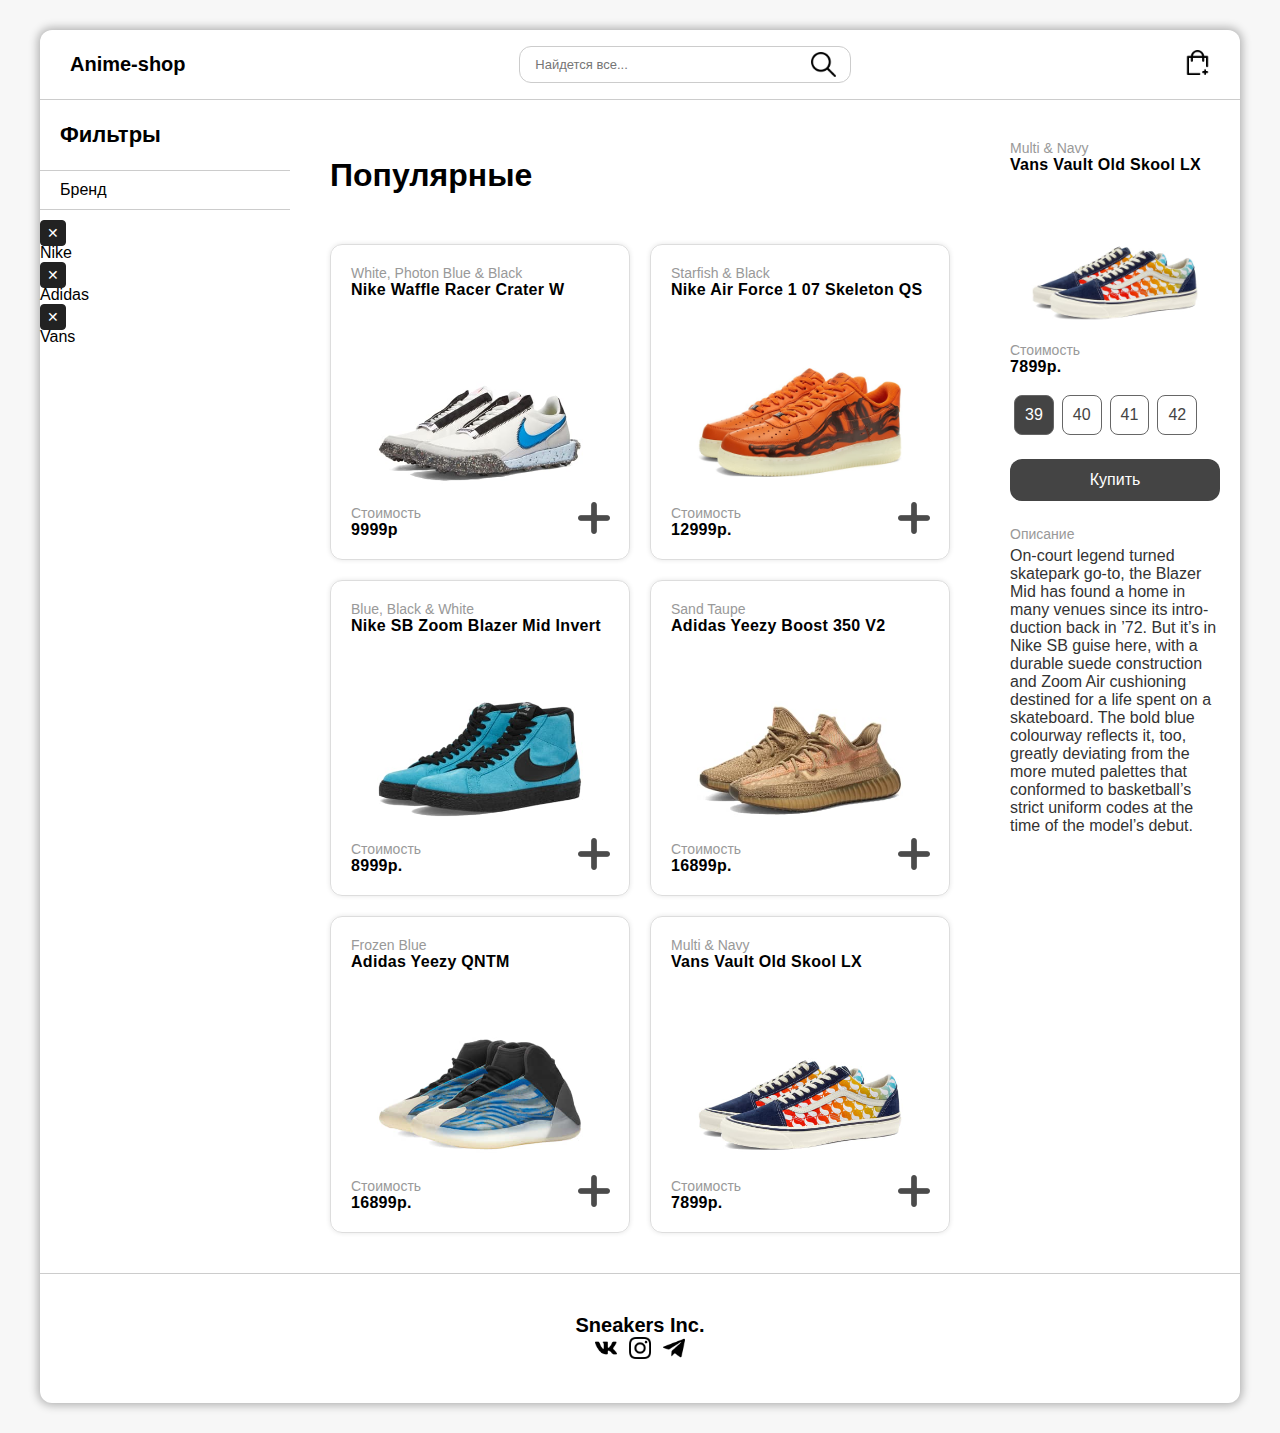
==== E-commerce/index.html @ dace91ee "Add files via upload" ====
<!DOCTYPE html>
<html lang="en">
<head>
	<meta charset="UTF-8">
	<meta name="viewport" content="width=device-width, initial-scale=1.0">
	<title>E-commerce project</title>
	<link rel="stylesheet" href="css/main.css">
	<link rel="stylesheet" href="css/checkbox.css">
	<link rel="preconnect" href="https://fonts.gstatic.com"> 
	<link href="https://fonts.googleapis.com/css2?family=Nunito:wght@300;400;700&display=swap" rel="stylesheet">
</head>
<body>
	<div class="body-wrapper">

		<header class="header">
			<div class="logo">Anime-shop</div>
			<div class="input-box">
				<input 
					type="text" 
					class="input" 
					placeholder="Найдется все..." 
				/>
				<div class="input-btn">
					<img src="img/loupe.png" alt="Поиск">
				</div>
			</div>
			<div class="cart">
				<img src="img/add-to-basket.png" alt="Корзина">
			</div>
		</header>

		<aside class="left-aside">
			<div class="aside-maintitle">Фильтры</div>
			<div class="aside-title">Бренд</div>
			<div class="aside-item">
				<input type="checkbox" id='nike' name="nike" class="checkbox">
				<label for="nike"></label>
				Nike
			</div>
			<div class="aside-item">
				<input type="checkbox" id='adidas' name="adidas" class="checkbox">
				<label for="adidas"></label>
				Adidas
			</div>
			<div class="aside-item">
				<input type="checkbox" id='vans' name="vans" class="checkbox">
				<label for="vans"></label>
				Vans
			</div>
		</aside>
		<main class="main">
			<h2 class="title">Популярные</h2>
			<div class="product-box">

				<div class="product">
					<div class="product-info">White, Photon Blue & Black</div>
					<div class="product-title">Nike Waffle Racer Crater W</div>
					<img src="img/nike1.jpg" alt="Nike Waffle Racer Crater W">
					<div class="product-info">Стоимость</div>
					<div class="product-price">9999р</div>

					<div class="input-btn add-btn">
						<img src="img/add.png" alt="Добавить в корзину">
					</div>
				</div>

				<div class="product">
					<div class="product-info">Starfish & Black</div>
					<div class="product-title">Nike Air Force 1 07 Skeleton QS</div>
					<img src="img/nike2.jpg" alt="Nike Air Force 1 07 Skeleton QS">
					<div class="product-info">Стоимость</div>
					<div class="product-price">12999р.</div>

					<div class="input-btn add-btn">
						<img src="img/add.png" alt="Добавить в корзину">
					</div>
				</div>

				<div class="product">
					<div class="product-info">Blue, Black & White</div>
					<div class="product-title">Nike SB Zoom Blazer Mid Invert</div>
					<img src="img/nike3.jpg" alt="Nike SB Zoom Blazer Mid Invert">
					<div class="product-info">Стоимость</div>
					<div class="product-price">8999р.</div>

					<div class="input-btn add-btn">
						<img src="img/add.png" alt="Добавить в корзину">
					</div>
				</div>

				<div class="product">
					<div class="product-info">Sand Taupe</div>
					<div class="product-title">Adidas Yeezy Boost 350 V2</div>
					<img src="img/adidas1.jpg" alt="Yeezy Boost 350 V2">
					<div class="product-info">Стоимость</div>
					<div class="product-price">16899р.</div>

					<div class="input-btn add-btn">
						<img src="img/add.png" alt="Добавить в корзину">
					</div>
				</div>

				<div class="product">
					<div class="product-info">Frozen Blue</div>
					<div class="product-title">Adidas Yeezy QNTM</div>
					<img src="img/adidas2.jpg" alt="Frozen Blue">
					<div class="product-info">Стоимость</div>
					<div class="product-price">16899р.</div>

					<div class="input-btn add-btn">
						<img src="img/add.png" alt="Добавить в корзину">
					</div>
				</div>

				<div class="product">
					<div class="product-info">Multi & Navy</div>
					<div class="product-title">Vans Vault Old Skool LX</div>
					<img src="img/vans1.jpg" alt="Vans Vault Old Skool LX">
					<div class="product-info">Стоимость</div>
					<div class="product-price">7899р.</div>

					<div class="input-btn add-btn">
						<img src="img/add.png" alt="Добавить в корзину">
					</div>
				</div>

			</div>
		</main>
		<aside class="right-aside">
			<div class="product js-product">
				<div class="product-info">Multi & Navy</div>
				<div class="product-title">Vans Vault Old Skool LX</div>
				<img src="img/vans1.jpg" alt="Vans Vault Old Skool LX">
				<div class="product-info">Стоимость</div>
				<div class="product-price">7899р.</div>
			
				<div class="size-box">
					<div class="size size__active">39</div>
					<div class="size">40</div>
					<div class="size">41</div>
					<div class="size">42</div>
				</div>

				<div class="big-add-btn">Купить</div>

				<div class="product-info">Описание</div>
				<div class="product-text">On-court legend turned skatepark go-to, the Blazer Mid has found a home in many venues since its introduction back in ’72. But it’s in Nike SB guise here, with a durable suede construction and Zoom Air cushioning destined for a life spent on a skateboard. The bold blue colourway reflects it, too, greatly deviating from the more muted palettes that conformed to basketball’s strict uniform codes at the time of the model’s debut.</div>

			</div>
		</aside>
		<footer class="footer">
			<div class="footer-title">Sneakers Inc.</div>
			<div class="social-box">
				<a class= "social" href='https://vk.com'><img src="img/vk.png" alt =" "></a>
				<a class= "social" href='https://instagram.com'><img src="img/instagram.png" alt =" "></a>
				<a class= "social" href='https://telegram.org'><img src="img/telegram.png" alt =" "></a>
			</div>
		</footer>
	</div>

	<script src="https://cdnjs.cloudflare.com/ajax/libs/jquery/3.5.1/jquery.min.js" integrity="sha512-bLT0Qm9VnAYZDflyKcBaQ2gg0hSYNQrJ8RilYldYQ1FxQYoCLtUjuuRuZo+fjqhx/qtq/1itJ0C2ejDxltZVFg==" crossorigin="anonymous"></script>

	<!-- <script src='css/jquery.js'></script> -->

	<script>
		$(document).ready(function() {

			let checks = {};

			function doCheck() {
				let val = $(this).prop('checked')
				let label = $.trim( $(this).parent().text() )
				label = label.toLowerCase();

				checks[label] = val;

				console.log(checks);
				filter()
			}

			function filter() {

				// перебираем все продукты
				$('.product').each(function() {
					// получаем наименование товара
					let title = $(this).find('.product-title').text();
					// приводим наименование к нижнему регистру
					title = title.toLowerCase();

					// отключаем отображение элемента
					$(this).css('display', 'none');
					
					// перебираем все имена брендов и включаем отображение только тех 
					// товаров, которые подходят под выбранные чекбоксы
					for (let brand in checks) {
						if (title.includes(brand) && checks[brand])
							$(this).css('display', 'block')
					}
				})
			}


			$('.checkbox').each(function() {
				$(this).attr('checked', 'checked');
			})

			$('.checkbox').each(doCheck)
			$('.checkbox').click(doCheck)


			/*$('.add-btn').click(function() {
				alert('Добавлено')
			})*/
$('.add-btn').click(function() {
				let product = $(this).parent();

				let src = $(product).find('img').attr('src')
				let title = $(product).find('.product-title').text();
				let info = $(product).find('.product-info').first().text();
				let price = $(product).find('.product-price').text();

				$('.js-product').find('img').attr('src', src)
				$('.js-product').find('.product-title').text(title)
				$('.js-product').find('.product-price').text(price)
				$('.js-product').find('.product-info').first().text(info)
			})

			$('.size').click(function() {
				$('.size').each(function() {
					$(this).removeClass('size__active');
				})
				$(this).addClass('size__active');
			})
		})
	</script>	

</body>
</html>
---- E-commerce/css/main.css ----
body{
	margin: 0;
	background-color: #f7f7f7;
	padding: 30px 40px;
	box-sizing: border-box;
	font-family: 'Lato', sans-serif;
}
.body-wrapper{
	min-height: calc(100vh - 60px);
	background-color: #fff;
	box-shadow: 0 0 10px 2px rgba(0,0,0, 0.3);
	border-radius: 12px;
}
.header{
	display: flex;
	align-items: center;
	justify-content: space-between;
	padding: 0 30px;
	box-sizing: border-box;
	border-bottom: 1px solid #ccc;
	height: 70px;
}
.header img{
	width: 25px;
	height: 25px;
}
.logo {
	font-weight: 700;
	font-size: 20px;
}
.input-box{
	display: flex;
	align-items: center;
	position: relative;
}
.input{
	-webkit-appearance: none;
	appearance: none;
	outline: none;
	width: 300px;
	border: 1px solid #ccc;
	border-radius: 12px;
	padding: 10px 15px;
	font-size: 13px;
}
.input-btn{
	position: absolute;
	right: 0;
	width: 40px;
	height: 100%;
	display: flex;
	align-items: center;
	cursor: pointer;
}
.main{
	padding: 30px;
	margin: auto;
	max-width: 700px;
	width: 100%;
	box-sizing: border-box;
}
.product-box{
	display: flex;
	flex-wrap: wrap;
}
.product{
	width: calc(50% - 20px);
	margin: 10px;
	padding: 20px;
	box-sizing: border-box;
	border-radius: 12px;
	border: 1px solid #ddd;
	box-shadow: 0 0 5px 0 rgba(0,0,0,0.1);
	position: relative;
}
.product img{
	max-width: 80%;
	margin: auto;
	display: block;
}
.title{
	font-size: 32px;
	padding-left: 10px;
	margin-bottom: 40px;
}
.product-info{
	font-size: 14px;
	color: #999;
	font-weight: 300;
}
.product-title, .product-price{
	font-size: 16px;
	font-weight: 700;
	letter-spacing: 0.3px;
}
.add-btn{
	height: auto;
	bottom: 25px;
	opacity: 0.7;
	right: 15px;
}
@media (pointer; fine) {
	.add-btn:hover{
		transform: scale(1.05);
	}
}
.left-aside {
	width: calc((100vw - 780px) / 2);
	position: absolute;
	box-sizing: border-box;
	top: 100px;
	left: 40px;
	bottom: 0;
}
.aside-maintitle {
	font-weight: 700;
	padding-left: 20px;
	font-size: 22px;
	height: 70px;
	display: flex;
	align-items: center;
}
.aside-title {
	box-sizing: border-box;
	padding: 10px 0;
	border-bottom: 1px solid #ccc;
	border-top: 1px solid #ccc;
	padding-left: 20px;
	margin-bottom: 10px;
}
.aside-items {
	display: flex;
	align-items: center;
	height: 40;
	padding-left: 20px;
}
.footer{
border-top: 1px solid #ccc;
padding-top: 40px;
padding-bottom: 40px;
box-sizing: border-box; 
}
.footer-title{
	font-weight: 700;
	font-size: 20px;
	text-align: center;
}
.social-box{
	display: flex;
	justify-content: space-between; 
	margin: auto;
	width: 90px;
	margin-top: center;
}
.social{
	transition: 0.2s;
}
.social img{
	width: 22px;
	height: 22px;
}
@media screen and (pointer: fine){
	.social: hover {
		opacity: 0.5;
	}
}
.right-aside{
	position: absolute;
	right: 40px;
	top: 100px;
	width: calc((100vw - 780px) / 2);
}
.right-aside .product {
	width: 100%;
	box-sizing: border-box;
	margin: 0;
	margin-top: 20px;
	box-shadow: none;
	border: none; 
}
.big-add-btn{
	text-align: center;
	background-color: #444;
	border-radius: 12px;
	padding: 12px 0 ;
	color: #fefefe;
	margin-top: 15px;
	cursor: pointer;
	margin-bottom: 25px; 
}
.product-text{
	hyphens: auto;
	-webkit-hyphens: auto;
	color : #333;
	margin-top: 5px;
}
.size-box{
	display: flex;
	flex-wrap: wrap;
	margin-top: 15px;
	margin-bottom: 20px;
}
.size{
	padding: 10px;
	border: 1px solid #666;
	color: #444;
	border-radius: 8px;
	margin: 4px;
	user-select: none;
	-webkit-user-select: none;
	cursor: pointer;
	transition: 0.3s;
}
.size__active{
	background-color: #444;
	color: #fefefe;
}
---- E-commerce/css/checkbox.css ----
label {
    user-select: none;
    -webkit-user-select: none;
    display: block;
    width: 24px;
    height: 24px;
    position: relative;
    margin-right: 5px;
}

.checkbox {
    display: none;
}

.checkbox + label:before {
    content: "\2715";
    border: 0.5px solid #222;
    border-radius: 4px;

    display: inline-flex;
    justify-content: center;
    align-items: center;

    position: absolute;

    left: 0;
    top: 0;

    width: 100%;
    height: 100%;

    font-size: 14px;

    color: transparent;
    transition: .2s;
}

.checkbox:checked + label:before {
    background-color: #222;
    border-color: #222;
    color: #fff;
}

.checkbox:disabled + label:before {
    transform: scale(1);
}

.checkbox:checked:disabled + label:before {
    transform: scale(1);
}
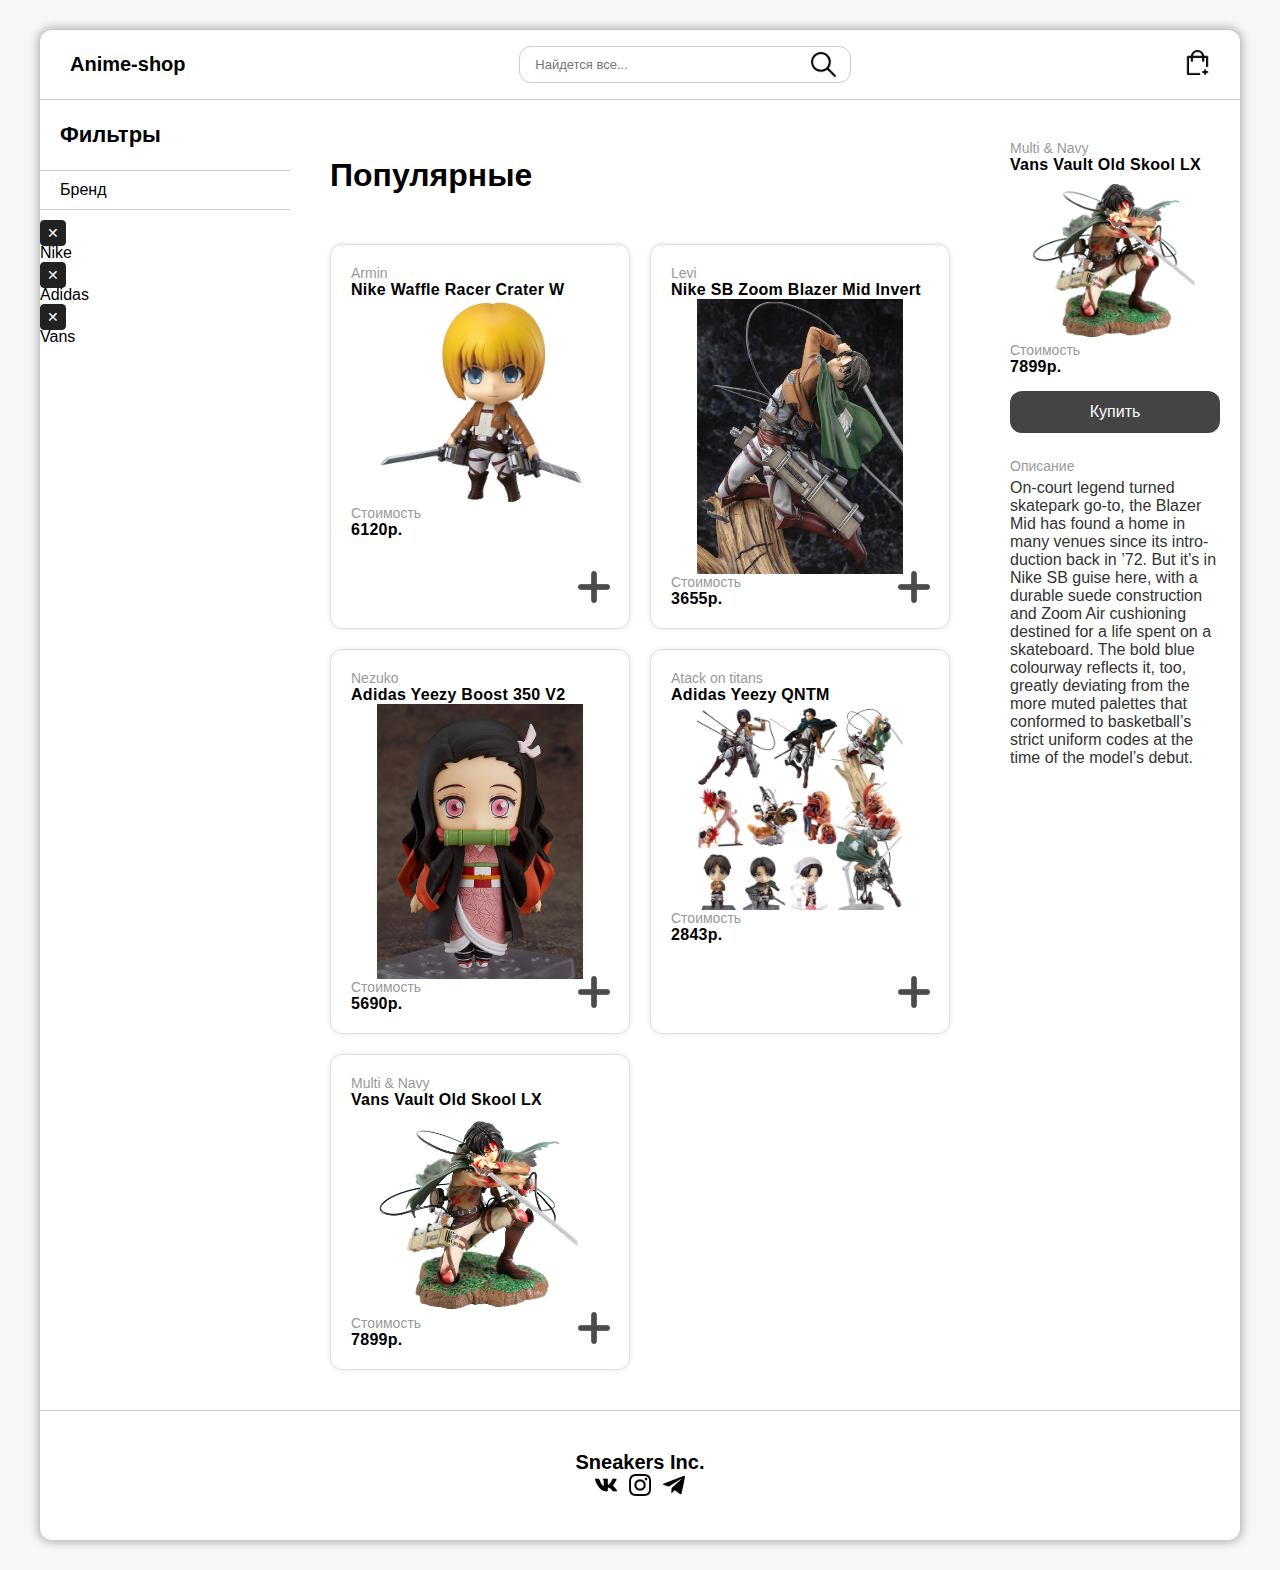
==== commit 7db00f4e: "Add files via upload" ====
--- a/E-commerce/index.html
+++ b/E-commerce/index.html
@@ -53,59 +53,46 @@
 			<div class="product-box">
 
 				<div class="product">
-					<div class="product-info">White, Photon Blue & Black</div>
+					<div class="product-info">Armin</div>
 					<div class="product-title">Nike Waffle Racer Crater W</div>
 					<img src="img/nike1.jpg" alt="Nike Waffle Racer Crater W">
 					<div class="product-info">Стоимость</div>
-					<div class="product-price">9999р</div>
-
-					<div class="input-btn add-btn">
-						<img src="img/add.png" alt="Добавить в корзину">
-					</div>
-				</div>
-
-				<div class="product">
-					<div class="product-info">Starfish & Black</div>
-					<div class="product-title">Nike Air Force 1 07 Skeleton QS</div>
-					<img src="img/nike2.jpg" alt="Nike Air Force 1 07 Skeleton QS">
-					<div class="product-info">Стоимость</div>
-					<div class="product-price">12999р.</div>
-
-					<div class="input-btn add-btn">
-						<img src="img/add.png" alt="Добавить в корзину">
-					</div>
-				</div>
-
-				<div class="product">
-					<div class="product-info">Blue, Black & White</div>
+					<div class="product-price">6120р.</div>
+
+					<div class="input-btn add-btn">
+						<img src="img/add.png" alt="Добавить в корзину">
+					</div>
+				</div>
+				<div class="product">
+					<div class="product-info">Levi</div>
 					<div class="product-title">Nike SB Zoom Blazer Mid Invert</div>
 					<img src="img/nike3.jpg" alt="Nike SB Zoom Blazer Mid Invert">
 					<div class="product-info">Стоимость</div>
-					<div class="product-price">8999р.</div>
-
-					<div class="input-btn add-btn">
-						<img src="img/add.png" alt="Добавить в корзину">
-					</div>
-				</div>
-
-				<div class="product">
-					<div class="product-info">Sand Taupe</div>
+					<div class="product-price">3655р.</div>
+
+					<div class="input-btn add-btn">
+						<img src="img/add.png" alt="Добавить в корзину">
+					</div>
+				</div>
+
+				<div class="product">
+					<div class="product-info">Nezuko</div>
 					<div class="product-title">Adidas Yeezy Boost 350 V2</div>
 					<img src="img/adidas1.jpg" alt="Yeezy Boost 350 V2">
 					<div class="product-info">Стоимость</div>
-					<div class="product-price">16899р.</div>
-
-					<div class="input-btn add-btn">
-						<img src="img/add.png" alt="Добавить в корзину">
-					</div>
-				</div>
-
-				<div class="product">
-					<div class="product-info">Frozen Blue</div>
+					<div class="product-price">5690р.</div>
+
+					<div class="input-btn add-btn">
+						<img src="img/add.png" alt="Добавить в корзину">
+					</div>
+				</div>
+
+				<div class="product">
+					<div class="product-info">Atack on titans</div>
 					<div class="product-title">Adidas Yeezy QNTM</div>
 					<img src="img/adidas2.jpg" alt="Frozen Blue">
 					<div class="product-info">Стоимость</div>
-					<div class="product-price">16899р.</div>
+					<div class="product-price">2843р.</div>
 
 					<div class="input-btn add-btn">
 						<img src="img/add.png" alt="Добавить в корзину">
@@ -134,12 +121,12 @@
 				<div class="product-info">Стоимость</div>
 				<div class="product-price">7899р.</div>
 			
-				<div class="size-box">
+<!-- 				<div class="size-box">
 					<div class="size size__active">39</div>
 					<div class="size">40</div>
 					<div class="size">41</div>
 					<div class="size">42</div>
-				</div>
+				</div> -->
 
 				<div class="big-add-btn">Купить</div>
 
